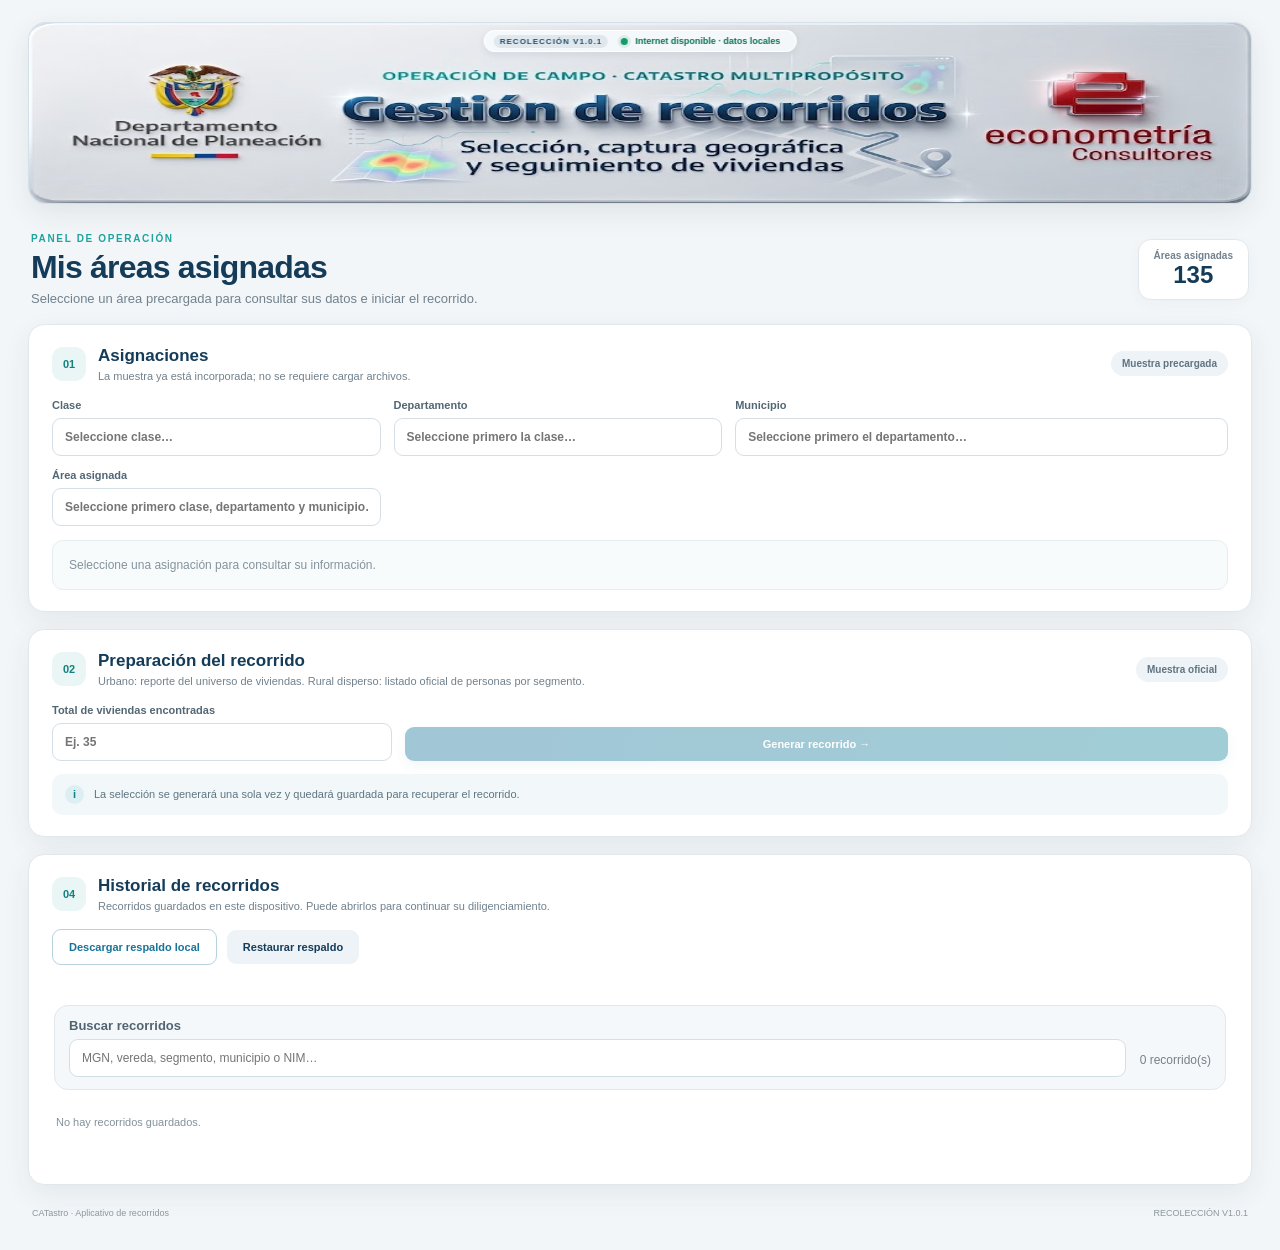
==== CATastro_Recorridos_Produccion_1_0/index.html @ e08bd0c1 "Add files via upload" ====
<!doctype html>
<html lang="es">
<head>
<meta charset="utf-8"><meta name="viewport" content="width=device-width,initial-scale=1,viewport-fit=cover">
<meta name="theme-color" content="#123b5d"><meta name="description" content="Aplicativo de recorridos y selección de viviendas - Catastro Multipropósito">
<link rel="manifest" href="manifest.webmanifest"><title>Catastro | Recorridos y selección de viviendas</title>
<link rel="stylesheet" href="styles.css">
</head>
<body>
<div class="app-shell">
  <header class="masthead masthead-banner masthead-compact" role="banner" aria-label="Gestión de recorridos Catastro Multipropósito">
    <img class="banner-art" src="banner_catastro.png" alt="Gestión de recorridos · Departamento Nacional de Planeación · Econometría Consultores">
    <div class="header-state header-state-live">
      <span class="version">RECOLECCIÓN V1.0.1</span>
      <span id="network" class="state-pill"><i></i> Cargando aplicativo</span>
    </div>
  </header>
  <main>
    <section class="welcome-row"><div><div class="eyebrow">PANEL DE OPERACIÓN</div><h1>Mis áreas asignadas</h1><p>Seleccione un área precargada para consultar sus datos e iniciar el recorrido.</p></div><div class="summary-chip"><span class="chip-label">Áreas asignadas</span><strong id="assignmentCount">135</strong></div></section>
    <section class="panel">
      <div class="panel-head"><div class="panel-title"><span class="section-icon">01</span><div><h2>Asignaciones</h2><p>La muestra ya está incorporada; no se requiere cargar archivos.</p></div></div><span class="soft-tag">Muestra precargada</span></div>
      <div class="filters"><label>Clase<input id="classFilter" autocomplete="off" placeholder="Seleccione clase…"><div class="autocomplete-options hidden" id="classFilterOptions" role="listbox"></div></label><label>Departamento<input id="department" autocomplete="off" placeholder="Seleccione departamento…"><div class="autocomplete-options hidden" id="departmentOptions" role="listbox"></div></label><label>Municipio<input id="municipality" autocomplete="off" placeholder="Seleccione municipio…"><div class="autocomplete-options hidden" id="municipalityOptions" role="listbox"></div></label><label class="wide">Área asignada<input id="assignment" autocomplete="off" placeholder="Busque por código MGN, vereda o segmento…"><div class="autocomplete-options hidden" id="assignmentOptions" role="listbox"></div></label></div>
      <div id="assignmentInfo" class="assignment-detail empty-state">Seleccione una asignación para consultar su información.</div>
    </section>
    <section class="panel" id="countCard">
      <div class="panel-head"><div class="panel-title"><span class="section-icon">02</span><div><h2>Preparación del recorrido</h2><p>Urbano: reporte del universo de viviendas. Rural disperso: listado oficial de personas por segmento.</p></div></div><span class="soft-tag">Muestra oficial</span></div>
      <div class="count-entry"><label>Total de viviendas encontradas<input id="housingCount" type="number" min="1" step="1" inputmode="numeric" placeholder="Ej. 35"></label><button id="generate" class="btn btn-primary" disabled>Generar recorrido <span>→</span></button></div>
      <div id="methodNote" class="method-note"><span class="note-symbol">i</span><span>La selección se generará una sola vez y quedará guardada para recuperar el recorrido.</span></div>
    </section>
    <section class="panel hidden" id="workArea">
      <div class="panel-head"><div class="panel-title"><span class="section-icon">03</span><div><h2>Recorrido de viviendas</h2><p id="routeSubtitle">Registro de resultados y puntos GPS.</p></div></div><span id="routeStatus" class="status-tag">En proceso</span></div>
      <div id="readOnlyNotice" class="read-only-notice hidden"><strong>Modo de consulta</strong><span>Este recorrido está finalizado. Los resultados y GPS se muestran únicamente para consulta; no se permiten modificaciones.</span></div>
      <div id="metrics" class="metrics"></div>
      <div class="progress-line"><div><span>Avance del recorrido</span><strong id="progressText">0%</strong></div><div class="progress-track"><div id="progressFill"></div></div></div>
      <div class="table-wrap"><table><thead><tr><th>Orden</th><th>Vivienda / persona</th><th>Resultado de visita</th><th>Ubicación GPS</th></tr></thead><tbody id="homesTable"></tbody></table></div>
      <div class="mobile-homes" id="mobileHomes"></div>
      <div class="actions"><button id="savePartial" class="btn btn-secondary">Guardar recorrido</button><button id="syncButton" class="btn btn-outline" disabled>Sincronizar</button></div>
      <p class="footnote">La selección no admite reemplazos ni nuevos sorteos. Los cambios se guardan primero en este dispositivo y se envían a la sábana central cuando hay conexión. Descargue respaldos periódicos; no borre los datos del navegador.</p>
    </section>
    <section class="panel history-panel">
      <div class="panel-head"><div class="panel-title"><span class="section-icon">04</span><div><h2>Historial de recorridos</h2><p>Recorridos guardados en este dispositivo. Puede abrirlos para continuar su diligenciamiento.</p></div></div></div><div class="backup-actions"><button id="exportBackup" class="btn btn-outline">Descargar respaldo local</button><label class="btn btn-secondary" for="importBackup">Restaurar respaldo</label><input id="importBackup" type="file" accept="application/json,.json" hidden></div><div id="history" class="history-empty">Todavía no hay recorridos guardados en este dispositivo.</div>
    </section>
  </main>
  <footer><span>CATastro · Aplicativo de recorridos</span><span>RECOLECCIÓN V1.0.1</span></footer>
</div>
<div id="toastHost" class="toast-host" aria-live="polite" aria-atomic="true"></div>
<div id="modalLayer" class="modal-layer hidden" role="presentation"><div class="modal-card" role="dialog" aria-modal="true" aria-labelledby="modalTitle"><div id="modalIcon" class="modal-icon">✓</div><h3 id="modalTitle">Aviso</h3><p id="modalMessage"></p><div class="modal-actions"><button id="modalClose" class="btn btn-primary">Entendido</button></div></div></div>
<script src="assignments.js?v=1.0.1"></script><script src="app.js?v=1.0.1"></script>
</body></html>
---- CATastro_Recorridos_Produccion_1_0/styles.css ----
:root{--navy:#143c59;--navy2:#0e2f49;--blue:#16739a;--teal:#20a39e;--ink:#233747;--muted:#71818d;--line:#e0e8ed;--bg:#f3f6f8;--white:#fff;--green:#16845a;--amber:#a86a12;--red:#b74747;--shadow:0 9px 28px rgba(20,60,89,.07)}*{box-sizing:border-box}body{margin:0;background:var(--bg);color:var(--ink);font-family:Inter,"Segoe UI",Arial,sans-serif}.app-shell{max-width:1480px;margin:auto;padding:22px 28px 14px}.masthead{display:flex;align-items:center;gap:20px;background:linear-gradient(110deg,#fff 0%,#f9fcfd 70%,#edf5f7 100%);border:1px solid var(--line);border-radius:18px;padding:17px 22px;box-shadow:var(--shadow)}.brand-mark{width:88px;height:68px;display:grid;place-items:center;flex:0 0 88px}.brand-mark img{max-width:100%;max-height:100%;object-fit:contain}.brand-copy{flex:1;min-width:0;border-left:1px solid var(--line);padding-left:20px}.eyebrow{font-size:10px;letter-spacing:1.65px;color:var(--teal);font-weight:850}.brand-title{font-size:24px;font-weight:850;color:var(--navy);letter-spacing:-.5px;margin-top:4px}.brand-subtitle{font-size:12px;color:var(--muted);margin-top:3px}.header-state{display:flex;align-items:flex-end;flex-direction:column;gap:9px}.state-pill{display:inline-flex;align-items:center;gap:7px;padding:7px 11px;border-radius:30px;background:#e8f5ef;color:var(--green);font-size:11px;font-weight:750;white-space:nowrap}.state-pill i{width:7px;height:7px;border-radius:50%;background:currentColor}.state-pill.offline{background:#fff3df;color:var(--amber)}.version{font-size:10px;letter-spacing:1.3px;color:#80909b;font-weight:800}.welcome-row{display:flex;justify-content:space-between;align-items:center;padding:29px 3px 18px}.welcome-row h1{font-size:clamp(24px,3vw,32px);letter-spacing:-.8px;color:var(--navy);margin:5px 0}.welcome-row p{margin:0;color:var(--muted);font-size:13px}.summary-chip{min-width:110px;background:#fff;border:1px solid var(--line);border-radius:13px;padding:10px 15px;text-align:center;box-shadow:0 4px 15px #143c5908}.chip-label{display:block;color:var(--muted);font-size:10px;font-weight:700}.summary-chip strong{font-size:24px;color:var(--navy)}.panel{background:#fff;border:1px solid var(--line);border-radius:16px;padding:21px 23px;margin-bottom:17px;box-shadow:var(--shadow)}.panel-head{display:flex;align-items:center;justify-content:space-between;gap:14px;margin-bottom:17px}.panel-title{display:flex;align-items:center;gap:12px}.section-icon{display:grid;place-items:center;width:34px;height:34px;border-radius:11px;background:#eaf5f5;color:#14817e;font-size:11px;font-weight:900}.panel h2{font-size:17px;color:var(--navy);margin:0}.panel-head p{margin:4px 0 0;color:var(--muted);font-size:11px}.soft-tag,.status-tag{padding:7px 11px;border-radius:30px;background:#edf3f6;color:#607381;font-size:10px;font-weight:800;white-space:nowrap}.filters{display:grid;grid-template-columns:1fr 1fr 1.5fr;gap:13px}.filters label,.count-entry label{display:flex;flex-direction:column;gap:7px;font-size:11px;color:#526674;font-weight:750}input,select{width:100%;min-width:0;border:1px solid #d4dfe5;border-radius:9px;padding:11px 12px;background:#fff;color:var(--ink);font:inherit;font-size:12px}input:focus,select:focus{outline:3px solid #20a39e24;border-color:var(--teal)}.assignment-detail{margin-top:14px;padding:14px 16px;border:1px solid #e5edf0;border-radius:11px;background:#f8fbfc;font-size:12px;line-height:1.7;color:#526674}.assignment-detail strong{color:var(--navy)}.assignment-detail .zone-pill{display:inline-block;margin-left:7px;padding:3px 8px;border-radius:20px;background:#e3f3ef;color:#177b62;font-size:9px;font-weight:850;letter-spacing:.5px}.assignment-detail .zone-pill.rural{background:#edf1e5;color:#637b31}.empty-state{color:#84939d}.count-entry{display:grid;grid-template-columns:minmax(220px,340px) auto;align-items:end;gap:13px}.btn{border:0;border-radius:9px;padding:11px 16px;font-size:11px;font-weight:800;cursor:pointer;transition:transform .15s,filter .15s}.btn:hover{filter:brightness(1.04);transform:translateY(-1px)}.btn:disabled{opacity:.4;cursor:not-allowed;transform:none}.btn-primary{background:linear-gradient(110deg,var(--blue),#16869b);color:#fff;box-shadow:0 5px 13px #16739a25}.btn-secondary{background:#edf3f6;color:var(--navy)}.btn-outline{background:#fff;color:var(--blue);border:1px solid #b8d2dd}.method-note{display:flex;align-items:center;gap:10px;margin-top:13px;padding:11px 13px;border-radius:10px;background:#f2f8fa;color:#5f7582;font-size:11px;line-height:1.5}.note-symbol{display:grid;place-items:center;flex:0 0 19px;width:19px;height:19px;border-radius:50%;background:#dceff2;color:#187c88;font-weight:900}.metrics{display:grid;grid-template-columns:repeat(6,minmax(0,1fr));gap:9px;margin:13px 0 18px}.metric{padding:13px 14px;border:1px solid var(--line);border-radius:11px;background:#fbfdfe;min-width:0}.metric strong{display:block;font-size:25px;line-height:1.1;color:var(--navy);font-weight:850}.metric span{display:block;margin-top:6px;color:var(--muted);font-size:10px;font-weight:750}.metric.good strong{color:var(--green)}.metric.bad strong{color:var(--red)}.progress-line{margin:4px 0 16px}.progress-line>div:first-child{display:flex;justify-content:space-between;font-size:10px;color:var(--muted);font-weight:750;margin-bottom:7px}.progress-line strong{color:var(--navy)}.progress-track{height:7px;border-radius:20px;background:#eaf0f3;overflow:hidden}.progress-track div{height:100%;width:0;background:linear-gradient(90deg,var(--teal),#16845a);border-radius:20px;transition:width .2s}.table-wrap{overflow:auto;border:1px solid var(--line);border-radius:11px}table{width:100%;border-collapse:collapse;min-width:800px}th{background:#f1f6f8;color:#506574;text-align:left;padding:12px 13px;font-size:10px;letter-spacing:.3px}td{padding:11px 13px;border-top:1px solid #edf1f3;font-size:11px;vertical-align:middle}tbody tr:nth-child(even){background:#fbfdfe}td select{min-width:165px;padding:8px;font-size:11px}.gps-status{font-size:10px;color:#85939c;line-height:1.45}.gps-status.ok{color:var(--green);font-weight:800}.gps-btn{padding:8px 10px;font-size:10px}.kobo-link{color:var(--blue);font-weight:850;text-decoration:none}.kobo-link:hover{text-decoration:underline}.pending-kobo{font-size:10px;color:#8b969e}.actions{display:flex;justify-content:flex-end;gap:9px;margin-top:15px;flex-wrap:wrap}.footnote{font-size:10px;line-height:1.5;color:#81909a;margin:12px 0 0}.history-empty{font-size:11px;color:#83919a;padding:12px 2px}.history-table{min-width:700px}.mobile-homes{display:none}footer{display:flex;justify-content:space-between;padding:6px 4px 18px;color:#8997a0;font-size:9px}.hidden{display:none!important}.toast-host{position:fixed;inset:auto 0 28px;display:flex;justify-content:center;pointer-events:none;z-index:1000;padding:0 15px}.toast{max-width:min(520px,100%);background:#163d58;color:white;border-radius:12px;padding:13px 17px;box-shadow:0 12px 35px #0e2f4940;font-size:12px;font-weight:700;display:flex;align-items:center;gap:10px;animation:toastIn .2s ease-out}.toast.success{background:#176c51}.toast.error{background:#9e3f3f}.toast .toast-mark{width:22px;height:22px;border-radius:50%;display:grid;place-items:center;background:#ffffff25}.modal-layer{position:fixed;inset:0;background:#102b3d80;backdrop-filter:blur(3px);display:grid;place-items:center;padding:18px;z-index:1100}.modal-card{width:min(440px,100%);background:#fff;border-radius:18px;padding:25px 25px 20px;text-align:center;box-shadow:0 24px 70px #071b2b55;animation:modalIn .18s ease-out}.modal-icon{width:48px;height:48px;display:grid;place-items:center;margin:0 auto 12px;border-radius:15px;background:#e7f4f1;color:#16845a;font-size:21px;font-weight:900}.modal-icon.warn{background:#fff3df;color:#a86a12}.modal-icon.error{background:#faeaea;color:#b74747}.modal-card h3{font-size:19px;color:var(--navy);margin:0 0 8px}.modal-card p{font-size:12px;line-height:1.65;color:#667985;margin:0 0 18px}.modal-actions{display:flex;justify-content:center}.mobile-card{border:1px solid var(--line);border-radius:12px;padding:13px;margin:9px 0;background:#fff}.mobile-card-head{display:flex;justify-content:space-between;align-items:center;margin-bottom:10px}.mobile-card-head strong{font-size:12px;color:var(--navy)}.mobile-card label{font-size:10px;color:var(--muted);font-weight:800;display:flex;flex-direction:column;gap:6px}.mobile-card .gps-row{display:flex;align-items:center;justify-content:space-between;gap:8px;margin-top:10px}.mobile-card .gps-row .gps-status{flex:1}.mobile-card select{width:100%}@keyframes toastIn{from{opacity:0;transform:translateY(12px)}to{opacity:1;transform:translateY(0)}}@keyframes modalIn{from{opacity:0;transform:translateY(8px) scale(.98)}to{opacity:1;transform:translateY(0) scale(1)}}@media(max-width:900px){.app-shell{padding:12px}.masthead{padding:13px 15px}.metrics{grid-template-columns:repeat(3,1fr)}}@media(max-width:650px){.app-shell{padding:9px}.masthead{gap:10px;padding:11px;border-radius:13px}.brand-mark{width:53px;height:48px;flex-basis:53px}.brand-copy{padding-left:10px}.brand-title{font-size:17px}.brand-subtitle{font-size:10px}.eyebrow{font-size:8px;letter-spacing:1px}.header-state{align-items:flex-end}.state-pill{font-size:9px;padding:6px 8px}.version{font-size:8px}.welcome-row{padding:22px 2px 14px}.welcome-row h1{font-size:23px}.welcome-row p{font-size:11px;max-width:260px}.summary-chip{min-width:70px;padding:8px}.summary-chip strong{font-size:20px}.chip-label{font-size:9px}.panel{padding:15px 13px;border-radius:13px;margin-bottom:12px}.panel h2{font-size:15px}.panel-head p{font-size:10px}.filters{grid-template-columns:1fr 1fr;gap:9px}.filters .wide{grid-column:1/-1}.count-entry{grid-template-columns:1fr}.count-entry .btn{width:100%}.metrics{grid-template-columns:repeat(3,1fr);gap:6px}.metric{padding:10px}.metric strong{font-size:21px}.metric span{font-size:9px}#workArea > .table-wrap{display:none}.history-panel .table-wrap{display:block}.mobile-homes{display:block}.actions{display:grid;grid-template-columns:1fr 1fr}.actions button{width:100%}.actions #finish{grid-column:1/-1}.soft-tag{font-size:9px;padding:6px 8px}footer{gap:10px;flex-direction:column;text-align:center}.status-tag{font-size:9px}.panel-title{gap:9px}.section-icon{width:30px;height:30px}}

/* V1.2: institutional identity with separate, visible partner logos */
.masthead{display:grid;grid-template-columns:minmax(145px,220px) 1fr minmax(145px,220px) auto;align-items:center;gap:22px;padding:18px 24px}
.institution-logo{display:flex;align-items:center;justify-content:center;min-height:68px;padding:4px 14px;border-right:1px solid #dce5eb}
.institution-logo.econometria{border-right:0;border-left:1px solid #dce5eb}
.institution-logo img{display:block;max-width:100%;max-height:72px;object-fit:contain}
.brand-copy{min-width:0}
.btn-small{padding:9px 13px;font-size:12px;white-space:nowrap}
.btn-history{background:#eaf3f6;color:#123b5d;border:1px solid #d3e3ea}
.btn-history:hover{background:#dcecf2}
.history-state{display:inline-flex;padding:5px 9px;border-radius:20px;background:#edf3f6;color:#36566d;font-size:11px;font-weight:700}
.history-state.finished{background:#e8f5ee;color:#14734f}
@media(max-width:850px){
 .masthead{grid-template-columns:1fr 1fr;gap:10px;padding:14px}
 .brand-copy{grid-column:1/-1;grid-row:2;text-align:center;padding:8px 0}
 .institution-logo{min-height:52px;border:0!important;padding:4px}
 .institution-logo img{max-height:48px}
 .header-state{grid-column:1/-1;display:flex;justify-content:center;gap:12px}
}

/* V1.3 — Institutional header: balanced logos and truly centered title */
.masthead-institutional{
  position:relative;
  display:grid;
  grid-template-columns:minmax(170px,220px) minmax(0,1fr) minmax(170px,220px);
  align-items:center;
  gap:24px;
  min-height:112px;
  padding:20px 30px;
  background:linear-gradient(105deg,#ffffff 0%,#fbfdfe 52%,#f2f7f9 100%);
  border:1px solid #dce6eb;
  border-radius:18px;
  box-shadow:0 8px 26px rgba(20,60,89,.075);
}
.masthead-institutional .institution-logo{
  display:flex;
  align-items:center;
  justify-content:center;
  width:100%;
  min-height:72px;
  padding:0 12px;
  border:0!important;
  background:transparent;
}
.masthead-institutional .institution-logo img{
  display:block;
  width:auto;
  max-width:100%;
  max-height:76px;
  object-fit:contain;
}
.masthead-institutional .brand-copy{
  flex:none;
  min-width:0;
  border:0;
  padding:0 16px;
  text-align:center;
}
.masthead-institutional .eyebrow{
  font-size:10px;
  letter-spacing:2px;
  line-height:1.5;
}
.masthead-institutional .brand-title{
  margin-top:7px;
  font-size:clamp(23px,2.2vw,30px);
  line-height:1.15;
  letter-spacing:-.65px;
}
.masthead-institutional .brand-subtitle{
  margin-top:6px;
  font-size:12px;
}
.masthead-institutional .header-state{
  position:absolute;
  top:12px;
  right:17px;
  align-items:flex-end;
  gap:6px;
}
.masthead-institutional .state-pill{
  padding:6px 10px;
  font-size:10px;
}
.masthead-institutional .version{
  font-size:9px;
  letter-spacing:1.2px;
}
@media(max-width:760px){
  .masthead-institutional{
    grid-template-columns:1fr 1fr;
    gap:8px 14px;
    padding:14px 15px 18px;
  }
  .masthead-institutional .institution-logo{min-height:48px;padding:0 8px}
  .masthead-institutional .institution-logo img{max-height:48px;max-width:92%}
  .masthead-institutional .brand-copy{
    grid-column:1/-1;
    grid-row:2;
    padding:9px 4px 0;
  }
  .masthead-institutional .brand-title{font-size:23px}
  .masthead-institutional .eyebrow{font-size:8px;letter-spacing:1.2px}
  .masthead-institutional .header-state{
    position:static;
    grid-column:1/-1;
    grid-row:3;
    flex-direction:row;
    align-items:center;
    justify-content:center;
    gap:12px;
    margin-top:4px;
  }
}

/* V1.4 — soft institutional logo halo */
.masthead-institutional .institution-logo{
  position:relative;
  isolation:isolate;
  border-radius:16px;
  background:linear-gradient(135deg,rgba(255,255,255,.78),rgba(246,251,253,.42));
  box-shadow:inset 0 1px 0 rgba(255,255,255,.95),0 5px 18px rgba(22,65,91,.055);
  overflow:hidden;
}
.masthead-institutional .institution-logo::before{
  content:"";
  position:absolute;
  inset:-22px;
  z-index:-1;
  background:radial-gradient(ellipse at center,rgba(72,177,190,.16) 0%,rgba(126,190,207,.09) 42%,rgba(255,255,255,0) 76%);
  filter:blur(9px);
}
.masthead-institutional .institution-logo img{
  position:relative;
  filter:drop-shadow(0 2px 3px rgba(20,54,75,.12));
  mix-blend-mode:multiply;
}
@media(max-width:760px){
  .masthead-institutional .institution-logo{
    min-height:54px;
    border-radius:12px;
    box-shadow:inset 0 1px 0 rgba(255,255,255,.95),0 3px 12px rgba(22,65,91,.05);
  }
}

/* V1.5 — user-designed institutional banner used as supplied artwork */
.masthead-banner{
  position:relative;
  display:block;
  width:100%;
  height:clamp(158px,19.5vw,258px);
  min-height:158px;
  overflow:hidden;
  padding:0;
  border:1px solid rgba(210,225,233,.95);
  border-radius:20px;
  background:#eef4f7;
  box-shadow:0 9px 28px rgba(22,58,82,.09);
}
.masthead-banner .banner-art{
  display:block;
  width:100%;
  height:100%;
  object-fit:fill;
}
.masthead-banner .header-state-live{
  position:absolute;
  top:clamp(12px,2vw,24px);
  right:clamp(16px,2.4vw,32px);
  z-index:2;
  display:flex;
  flex-direction:column;
  align-items:flex-end;
  gap:7px;
  padding:0;
}
.masthead-banner .state-pill{
  display:inline-flex;
  align-items:center;
  gap:7px;
  padding:7px 13px;
  border:1px solid rgba(255,255,255,.95);
  border-radius:999px;
  background:rgba(239,249,244,.94);
  box-shadow:0 3px 12px rgba(20,60,70,.12);
  color:#08734f;
  font-size:11px;
  font-weight:750;
  white-space:nowrap;
}
.masthead-banner .state-pill.offline{
  background:rgba(255,245,235,.96);
  color:#a64c17;
}
.masthead-banner .state-pill i{
  width:7px;height:7px;border-radius:50%;
  background:#159968;display:inline-block;
  box-shadow:0 0 0 3px rgba(21,153,104,.12);
}
.masthead-banner .state-pill.offline i{
  background:#d97736;
  box-shadow:0 0 0 3px rgba(217,119,54,.13);
}
.masthead-banner .version{
  padding:3px 8px;
  border-radius:6px;
  background:rgba(246,250,252,.82);
  color:#526a7a;
  font-size:10px;
  font-weight:800;
  letter-spacing:1.1px;
  white-space:nowrap;
}
@media(max-width:640px){
  .masthead-banner{height:158px;min-height:158px;border-radius:14px}
  .masthead-banner .header-state-live{top:8px;right:9px;gap:4px}
  .masthead-banner .state-pill{font-size:9px;padding:5px 8px}
  .masthead-banner .version{font-size:8px;padding:2px 5px}
}

/* V1.6 — compact banner; version and live connectivity centered below title */
.masthead-compact{
  height:clamp(126px,14.2vw,184px);
  min-height:126px;
  border-radius:18px;
}
.masthead-compact .banner-art{
  width:100%;
  height:100%;
  object-fit:fill;
}
.masthead-compact .header-state-live{
  position:absolute;
  top:auto;
  right:auto;
  left:50%;
  bottom:clamp(7px,1.05vw,14px);
  transform:translateX(-50%);
  display:flex;
  flex-direction:row;
  align-items:center;
  justify-content:center;
  gap:8px;
  padding:4px 9px;
  border:1px solid rgba(255,255,255,.76);
  border-radius:999px;
  background:rgba(247,251,253,.82);
  box-shadow:0 3px 12px rgba(20,55,78,.10);
  backdrop-filter:blur(7px);
  white-space:nowrap;
}
.masthead-compact .version{
  order:0;
  padding:3px 7px;
  border-radius:999px;
  background:rgba(20,66,100,.09);
  color:#214d6d;
  font-size:9px;
  font-weight:850;
  letter-spacing:1px;
}
.masthead-compact .state-pill{
  order:1;
  padding:4px 9px;
  border:0;
  background:transparent;
  box-shadow:none;
  font-size:10px;
}
.masthead-compact .state-pill.offline{
  background:transparent;
}
@media(max-width:640px){
  .masthead-compact{height:126px;min-height:126px;border-radius:13px}
  .masthead-compact .header-state-live{bottom:5px;gap:4px;padding:2px 6px}
  .masthead-compact .version{font-size:8px;padding:2px 5px}
  .masthead-compact .state-pill{font-size:9px;padding:3px 6px}
}

/* V1.7 — move version/connectivity chip ABOVE the title, clear of subtitle */
.masthead-compact .header-state-live{
  top:7px;
  bottom:auto;
  left:50%;
  right:auto;
  transform:translateX(-50%);
  display:flex;
  flex-direction:row;
  align-items:center;
  justify-content:center;
  gap:7px;
  padding:3px 9px;
  border:1px solid rgba(255,255,255,.88);
  border-radius:999px;
  background:rgba(247,251,253,.88);
  box-shadow:0 2px 9px rgba(20,55,78,.09);
  backdrop-filter:blur(6px);
  white-space:nowrap;
}
.masthead-compact .version{
  order:0;
  padding:2px 6px;
  font-size:8px;
}
.masthead-compact .state-pill{
  order:1;
  padding:2px 6px;
  font-size:9px;
}
@media(max-width:640px){
  .masthead-compact .header-state-live{top:4px;bottom:auto;gap:3px;padding:2px 5px}
  .masthead-compact .version{font-size:7px;padding:2px 4px}
  .masthead-compact .state-pill{font-size:8px;padding:2px 4px}
}

/* Recolección V1.8 — logical deletion controls */
.history-actions{display:flex;align-items:center;gap:7px;min-width:205px}
.btn-mark-delete{
  background:#fff7f4;
  color:#a34a35;
  border:1px solid #efd3ca;
  font-size:11px;
  padding:8px 10px;
  white-space:nowrap;
}
.btn-mark-delete:hover{background:#fcebe5;border-color:#dfb7aa}
.history-state.deletion-pending{
  background:#fff1e9;
  color:#a34a22;
  white-space:nowrap;
}
.row-pending-deletion{opacity:.78;background:#fffaf7}
.history-deletion-note{
  display:inline-flex;
  padding:7px 10px;
  border-radius:8px;
  background:#fff1e9;
  color:#a34a22;
  font-size:11px;
  font-weight:750;
}
.btn-danger{
  background:#a94b35;
  color:#fff;
  border:1px solid #963e2b;
}
.btn-danger:hover{background:#923d2b}

/* RECOLECCIÓN V1.9 — searchable, filterable assignment selectors */
.native-select-hidden{display:none!important}
.search-select{position:relative;width:100%;min-width:0}
.search-select-input{
  width:100%;
  min-height:42px;
  padding:11px 38px 11px 13px;
  border:1px solid #d4dfe5;
  border-radius:9px;
  background:#fff;
  color:var(--ink);
  font:inherit;
  font-size:12px;
  font-weight:600;
  cursor:text;
  background-image:url("data:image/svg+xml,%3Csvg xmlns='http://www.w3.org/2000/svg' width='16' height='16' viewBox='0 0 24 24' fill='none' stroke='%23526774' stroke-width='2' stroke-linecap='round' stroke-linejoin='round'%3E%3Ccircle cx='11' cy='11' r='7'/%3E%3Cpath d='m20 20-4-4'/%3E%3C/svg%3E");
  background-repeat:no-repeat;
  background-position:right 13px center;
}
.search-select-input::placeholder{color:#657987;font-weight:500;opacity:1}
.search-select-input:focus{
  outline:3px solid #20a39e24;
  border-color:var(--teal);
}
.search-select-menu{
  position:absolute;
  top:calc(100% + 6px);
  left:0;
  right:0;
  z-index:50;
  max-height:270px;
  overflow-y:auto;
  padding:5px;
  border:1px solid #d7e3e9;
  border-radius:11px;
  background:#fff;
  box-shadow:0 12px 30px rgba(20,54,78,.16);
}
.search-select-menu.hidden{display:none}
.search-select-option{
  display:block;
  width:100%;
  padding:10px 11px;
  border:0;
  border-radius:7px;
  background:#fff;
  color:#24445b;
  text-align:left;
  font:inherit;
  font-size:11px;
  line-height:1.4;
  cursor:pointer;
}
.search-select-option:hover,.search-select-option:focus,.search-select-option.selected{
  outline:none;
  background:#eaf5f5;
  color:#087e7b;
}
.search-select-option:disabled{opacity:.4;cursor:not-allowed}
.search-select-empty{
  padding:12px;
  color:#718491;
  font-size:11px;
  line-height:1.45;
}

/* RECOLECCIÓN V1.10 — stable history action column */
.history-table{min-width:1080px;table-layout:fixed}
.history-table th:nth-child(1),.history-table td:nth-child(1){width:22%}
.history-table th:nth-child(2),.history-table td:nth-child(2){width:20%}
.history-table th:nth-child(3),.history-table td:nth-child(3){width:10%}
.history-table th:nth-child(4),.history-table td:nth-child(4){width:7%}
.history-table th:nth-child(5),.history-table td:nth-child(5){width:9%}
.history-table th:nth-child(6),.history-table td:nth-child(6){width:12%}
.history-table th:last-child,.history-table td:last-child{width:300px;white-space:nowrap}
.history-actions{display:flex;flex-flow:row nowrap;align-items:center;justify-content:flex-start;gap:8px;min-width:280px;white-space:nowrap}
.history-actions .btn{flex:0 0 auto;white-space:nowrap}
.read-only-notice{
  display:flex;align-items:flex-start;gap:10px;
  margin:0 0 14px;padding:12px 15px;
  border:1px solid #cfe2ea;border-left:4px solid #168c88;
  border-radius:10px;background:#f2f8fa;color:#294d63;
  font-size:11px;line-height:1.5;
}
.read-only-notice strong{flex:0 0 auto;color:#126b68}
.kobo-link-disabled{
  display:inline-block;
  color:#718391;
  font-size:11px;
  font-weight:650;
  cursor:default;
  text-decoration:none;
}

@media(max-width:650px){.history-panel .table-wrap{display:block;overflow-x:auto}.history-panel .history-table{display:table;min-width:900px}}

.history-filter{display:grid;grid-template-columns:minmax(0,1fr) auto;gap:6px 14px;align-items:end;margin:12px 0 14px;padding:12px 14px;background:#f5f8fa;border:1px solid #e1e8ec;border-radius:14px}
.history-filter label{grid-column:1/-1;font-weight:700;color:#536471;font-size:13px}
.history-filter small{color:#74818b;font-size:12px;white-space:nowrap;padding-bottom:10px}
.history-search-wrap{position:relative;min-width:0}
.history-search-wrap input{width:100%;height:44px;border:1px solid #d6e0e5;border-radius:11px;background:#fff;padding:0 42px 0 13px;font:inherit;color:#263746;box-sizing:border-box}
.history-search-wrap span{position:absolute;right:13px;top:5px;font-size:27px;color:#637782;pointer-events:none}
@media(max-width:650px){.history-panel .table-wrap{display:block;overflow-x:auto}.history-panel .history-table{display:table;min-width:900px}.history-filter{grid-template-columns:minmax(0,1fr) auto}.history-search-wrap input{font-size:14px}}

/* Respaldo y restauración local */
.backup-actions{display:flex;gap:10px;align-items:center;flex-wrap:wrap;margin:0 0 16px}
.backup-actions input[type=file]{display:none}

/* CATastro V2.1.2: acciones de identificación y campos autocomplete */
.id-actions{display:flex;align-items:center;gap:8px;flex-wrap:wrap;margin-top:7px}
.id-actions code{font-size:11px;color:#456174;background:#eef4f7;border-radius:5px;padding:5px 7px;overflow-wrap:anywhere}
.filters input[list]{width:100%;min-width:0}

/* Autocomplete táctil estilo Kobo */
.filters label{position:relative}
.autocomplete-options{position:absolute;z-index:1000;left:0;right:0;top:calc(100% + 4px);max-height:260px;overflow-y:auto;background:#fff;border:1px solid #cbdbe5;border-radius:10px;box-shadow:0 10px 28px rgba(18,59,93,.16);padding:5px}
.autocomplete-option{display:block;width:100%;text-align:left;border:0;background:#fff;color:#123b5d;padding:10px 12px;border-radius:7px;font:inherit;cursor:pointer;min-height:40px}
.autocomplete-option:hover,.autocomplete-option:focus{background:#eaf4f7;outline:2px solid #9bcbd5}
.autocomplete-empty{padding:12px;color:#70879a;font-size:13px}
.autocomplete-options.hidden{display:none}

.id-actions{display:flex;gap:8px;align-items:center;flex-wrap:wrap}.id-actions button:disabled{opacity:.65;cursor:default}

.staff-selectors{display:grid;grid-template-columns:repeat(2,minmax(220px,1fr));gap:12px;margin:12px 0}
.staff-selectors label{display:flex;flex-direction:column;gap:5px;font-weight:700;color:#17456b}
.staff-selectors select{min-height:38px;border:1px solid #cbdbe6;border-radius:9px;padding:8px;background:#fff;color:#173c5b}
@media(max-width:700px){.staff-selectors{grid-template-columns:1fr}}

.modal-input-label{display:flex;flex-direction:column;gap:7px;margin:10px 0;text-align:left;color:#526674;font-size:11px;font-weight:750}.modal-input-label input{width:100%;box-sizing:border-box}.additional-names-list{max-height:42vh;overflow:auto;padding-right:4px}

/* Validación de resultado pendiente debajo de vivienda/persona */
.field-validation-error{margin-top:6px;color:#c62828;font-size:12px;font-weight:700;line-height:1.35}
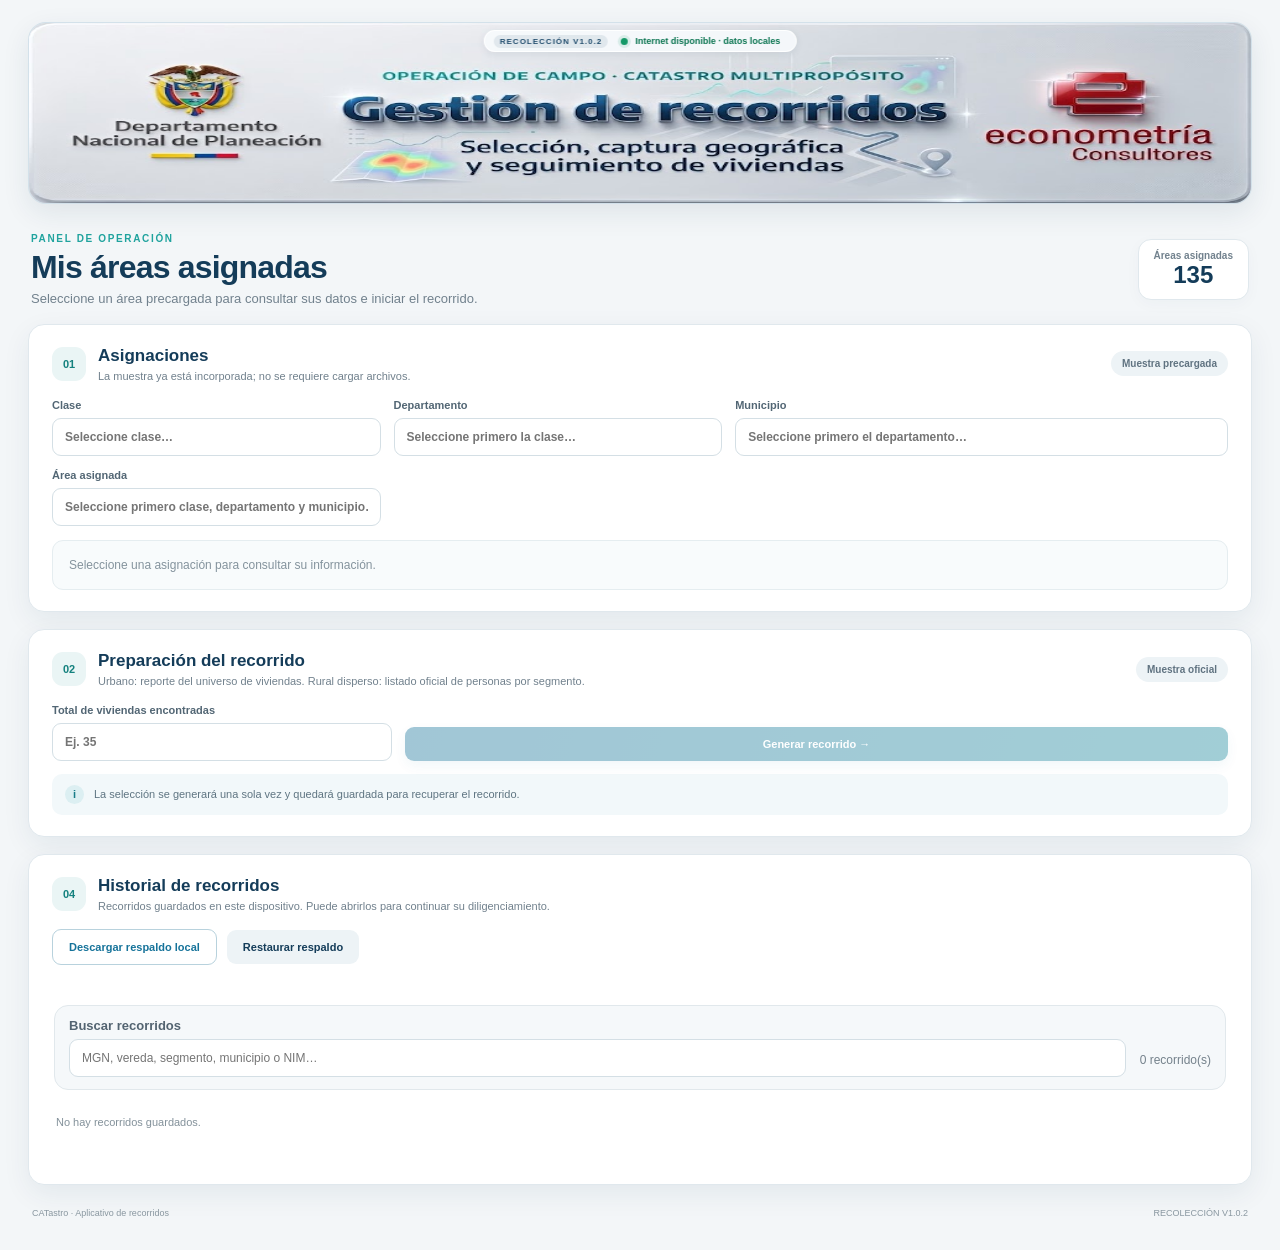
==== commit 1ffbdeb7: "Add files via upload" ====
--- a/CATastro_Recorridos_Produccion_1_0/index.html
+++ b/CATastro_Recorridos_Produccion_1_0/index.html
@@ -11,7 +11,7 @@
   <header class="masthead masthead-banner masthead-compact" role="banner" aria-label="Gestión de recorridos Catastro Multipropósito">
     <img class="banner-art" src="banner_catastro.png" alt="Gestión de recorridos · Departamento Nacional de Planeación · Econometría Consultores">
     <div class="header-state header-state-live">
-      <span class="version">RECOLECCIÓN V1.0.1</span>
+      <span class="version">RECOLECCIÓN V1.0.2</span>
       <span id="network" class="state-pill"><i></i> Cargando aplicativo</span>
     </div>
   </header>
@@ -41,9 +41,9 @@
       <div class="panel-head"><div class="panel-title"><span class="section-icon">04</span><div><h2>Historial de recorridos</h2><p>Recorridos guardados en este dispositivo. Puede abrirlos para continuar su diligenciamiento.</p></div></div></div><div class="backup-actions"><button id="exportBackup" class="btn btn-outline">Descargar respaldo local</button><label class="btn btn-secondary" for="importBackup">Restaurar respaldo</label><input id="importBackup" type="file" accept="application/json,.json" hidden></div><div id="history" class="history-empty">Todavía no hay recorridos guardados en este dispositivo.</div>
     </section>
   </main>
-  <footer><span>CATastro · Aplicativo de recorridos</span><span>RECOLECCIÓN V1.0.1</span></footer>
+  <footer><span>CATastro · Aplicativo de recorridos</span><span>RECOLECCIÓN V1.0.2</span></footer>
 </div>
 <div id="toastHost" class="toast-host" aria-live="polite" aria-atomic="true"></div>
 <div id="modalLayer" class="modal-layer hidden" role="presentation"><div class="modal-card" role="dialog" aria-modal="true" aria-labelledby="modalTitle"><div id="modalIcon" class="modal-icon">✓</div><h3 id="modalTitle">Aviso</h3><p id="modalMessage"></p><div class="modal-actions"><button id="modalClose" class="btn btn-primary">Entendido</button></div></div></div>
-<script src="assignments.js?v=1.0.1"></script><script src="app.js?v=1.0.1"></script>
+<script src="assignments.js?v=1.0.2"></script><script src="app.js?v=1.0.2"></script>
 </body></html>
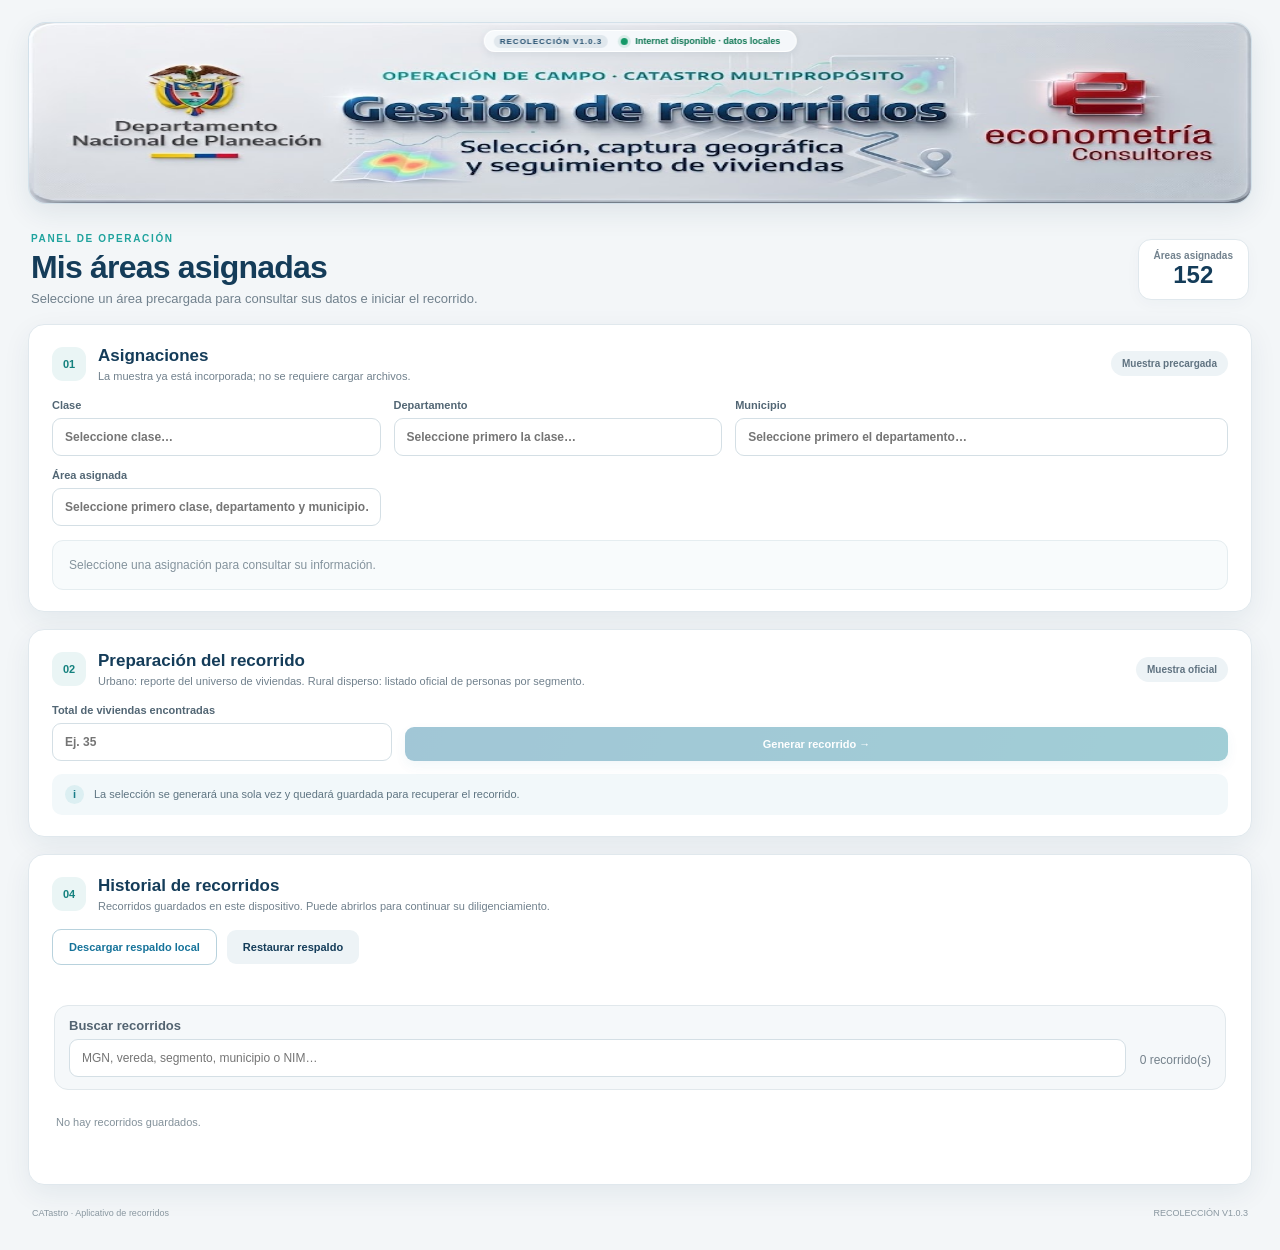
==== commit a23ec1fa: "Add files via upload" ====
--- a/CATastro_Recorridos_Produccion_1_0/index.html
+++ b/CATastro_Recorridos_Produccion_1_0/index.html
@@ -11,7 +11,7 @@
   <header class="masthead masthead-banner masthead-compact" role="banner" aria-label="Gestión de recorridos Catastro Multipropósito">
     <img class="banner-art" src="banner_catastro.png" alt="Gestión de recorridos · Departamento Nacional de Planeación · Econometría Consultores">
     <div class="header-state header-state-live">
-      <span class="version">RECOLECCIÓN V1.0.2</span>
+      <span class="version">RECOLECCIÓN V1.0.3</span>
       <span id="network" class="state-pill"><i></i> Cargando aplicativo</span>
     </div>
   </header>
@@ -41,9 +41,9 @@
       <div class="panel-head"><div class="panel-title"><span class="section-icon">04</span><div><h2>Historial de recorridos</h2><p>Recorridos guardados en este dispositivo. Puede abrirlos para continuar su diligenciamiento.</p></div></div></div><div class="backup-actions"><button id="exportBackup" class="btn btn-outline">Descargar respaldo local</button><label class="btn btn-secondary" for="importBackup">Restaurar respaldo</label><input id="importBackup" type="file" accept="application/json,.json" hidden></div><div id="history" class="history-empty">Todavía no hay recorridos guardados en este dispositivo.</div>
     </section>
   </main>
-  <footer><span>CATastro · Aplicativo de recorridos</span><span>RECOLECCIÓN V1.0.2</span></footer>
+  <footer><span>CATastro · Aplicativo de recorridos</span><span>RECOLECCIÓN V1.0.3</span></footer>
 </div>
 <div id="toastHost" class="toast-host" aria-live="polite" aria-atomic="true"></div>
 <div id="modalLayer" class="modal-layer hidden" role="presentation"><div class="modal-card" role="dialog" aria-modal="true" aria-labelledby="modalTitle"><div id="modalIcon" class="modal-icon">✓</div><h3 id="modalTitle">Aviso</h3><p id="modalMessage"></p><div class="modal-actions"><button id="modalClose" class="btn btn-primary">Entendido</button></div></div></div>
-<script src="assignments.js?v=1.0.2"></script><script src="app.js?v=1.0.2"></script>
+<script src="assignments.js?v=1.0.3"></script><script src="app.js?v=1.0.3"></script>
 </body></html>
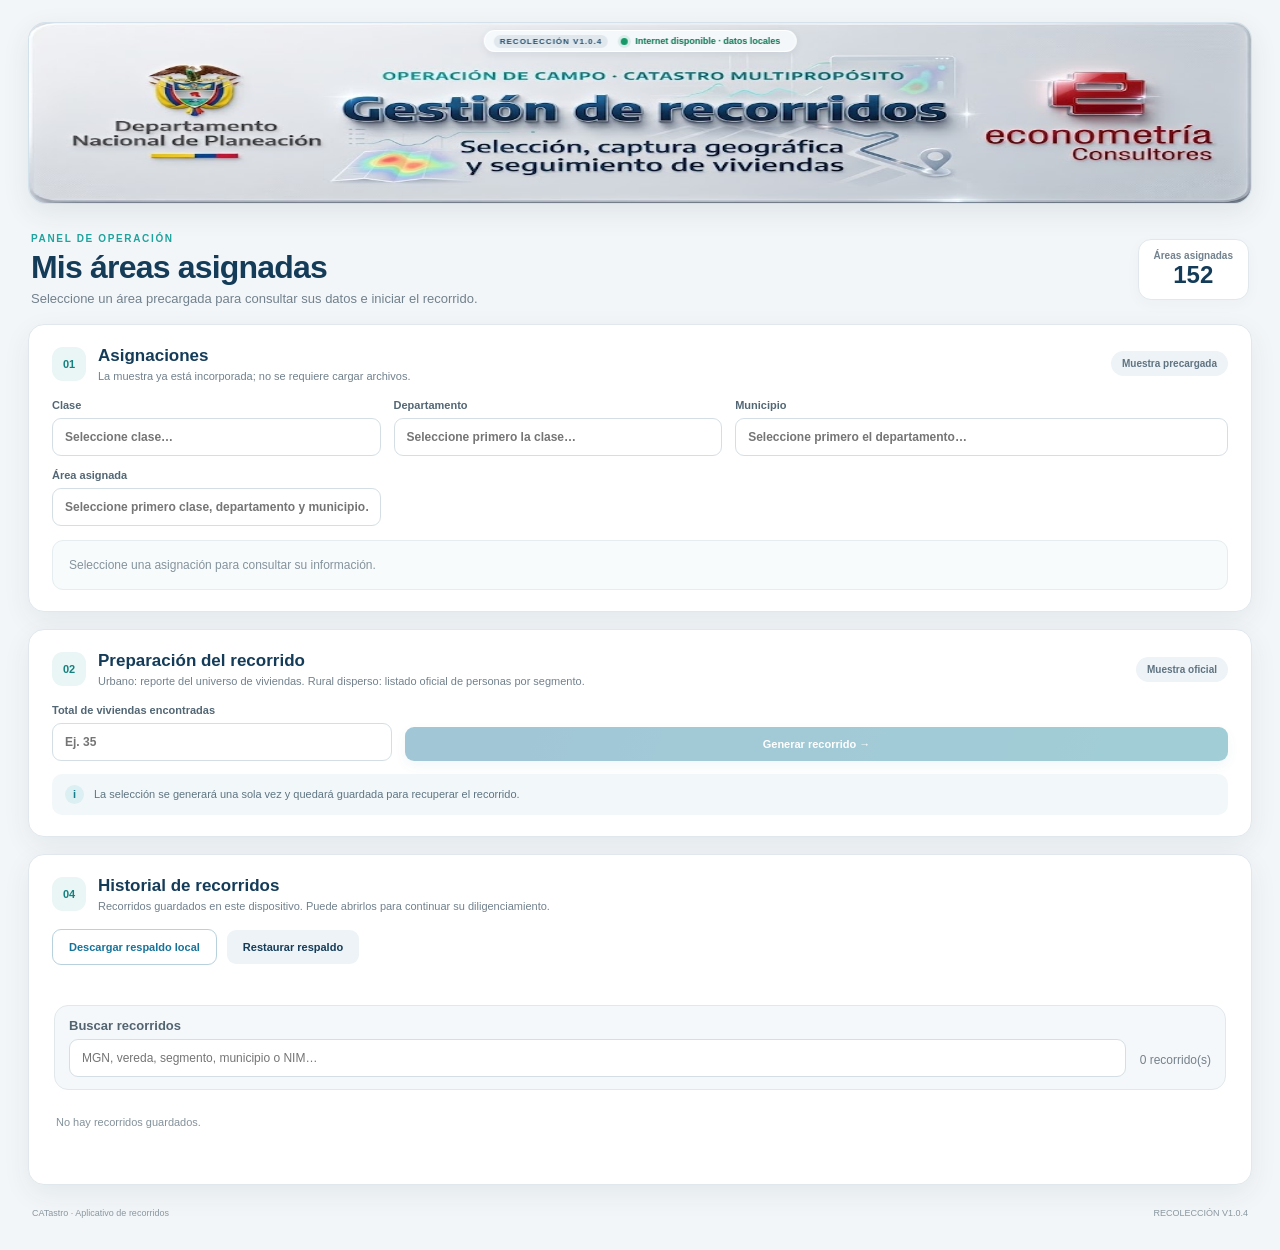
==== commit 4a009f04: "Add files via upload" ====
--- a/CATastro_Recorridos_Produccion_1_0/index.html
+++ b/CATastro_Recorridos_Produccion_1_0/index.html
@@ -11,13 +11,13 @@
   <header class="masthead masthead-banner masthead-compact" role="banner" aria-label="Gestión de recorridos Catastro Multipropósito">
     <img class="banner-art" src="banner_catastro.png" alt="Gestión de recorridos · Departamento Nacional de Planeación · Econometría Consultores">
     <div class="header-state header-state-live">
-      <span class="version">RECOLECCIÓN V1.0.3</span>
+      <span class="version">RECOLECCIÓN V1.0.4</span>
       <span id="network" class="state-pill"><i></i> Cargando aplicativo</span>
     </div>
   </header>
   <main>
     <section class="welcome-row"><div><div class="eyebrow">PANEL DE OPERACIÓN</div><h1>Mis áreas asignadas</h1><p>Seleccione un área precargada para consultar sus datos e iniciar el recorrido.</p></div><div class="summary-chip"><span class="chip-label">Áreas asignadas</span><strong id="assignmentCount">135</strong></div></section>
-    <section class="panel">
+    <section class="panel" id="assignmentCard">
       <div class="panel-head"><div class="panel-title"><span class="section-icon">01</span><div><h2>Asignaciones</h2><p>La muestra ya está incorporada; no se requiere cargar archivos.</p></div></div><span class="soft-tag">Muestra precargada</span></div>
       <div class="filters"><label>Clase<input id="classFilter" autocomplete="off" placeholder="Seleccione clase…"><div class="autocomplete-options hidden" id="classFilterOptions" role="listbox"></div></label><label>Departamento<input id="department" autocomplete="off" placeholder="Seleccione departamento…"><div class="autocomplete-options hidden" id="departmentOptions" role="listbox"></div></label><label>Municipio<input id="municipality" autocomplete="off" placeholder="Seleccione municipio…"><div class="autocomplete-options hidden" id="municipalityOptions" role="listbox"></div></label><label class="wide">Área asignada<input id="assignment" autocomplete="off" placeholder="Busque por código MGN, vereda o segmento…"><div class="autocomplete-options hidden" id="assignmentOptions" role="listbox"></div></label></div>
       <div id="assignmentInfo" class="assignment-detail empty-state">Seleccione una asignación para consultar su información.</div>
@@ -28,9 +28,9 @@
       <div id="methodNote" class="method-note"><span class="note-symbol">i</span><span>La selección se generará una sola vez y quedará guardada para recuperar el recorrido.</span></div>
     </section>
     <section class="panel hidden" id="workArea">
-      <div class="panel-head"><div class="panel-title"><span class="section-icon">03</span><div><h2>Recorrido de viviendas</h2><p id="routeSubtitle">Registro de resultados y puntos GPS.</p></div></div><span id="routeStatus" class="status-tag">En proceso</span></div>
+      <div class="panel-head"><div class="panel-title"><span class="section-icon">03</span><div><h2>Recorrido de viviendas</h2><p id="routeSubtitle">Registro de resultados y puntos GPS.</p></div></div><span id="routeStatus" class="status-tag">En proceso</span><button id="backToHistory" class="btn btn-small btn-outline hidden" type="button">Volver al historial</button></div>
       <div id="readOnlyNotice" class="read-only-notice hidden"><strong>Modo de consulta</strong><span>Este recorrido está finalizado. Los resultados y GPS se muestran únicamente para consulta; no se permiten modificaciones.</span></div>
-      <div id="metrics" class="metrics"></div>
+      <div id="metrics" class="metrics"></div><div id="signatureStatus" class="soft-tag" aria-live="polite"></div>
       <div class="progress-line"><div><span>Avance del recorrido</span><strong id="progressText">0%</strong></div><div class="progress-track"><div id="progressFill"></div></div></div>
       <div class="table-wrap"><table><thead><tr><th>Orden</th><th>Vivienda / persona</th><th>Resultado de visita</th><th>Ubicación GPS</th></tr></thead><tbody id="homesTable"></tbody></table></div>
       <div class="mobile-homes" id="mobileHomes"></div>
@@ -41,9 +41,9 @@
       <div class="panel-head"><div class="panel-title"><span class="section-icon">04</span><div><h2>Historial de recorridos</h2><p>Recorridos guardados en este dispositivo. Puede abrirlos para continuar su diligenciamiento.</p></div></div></div><div class="backup-actions"><button id="exportBackup" class="btn btn-outline">Descargar respaldo local</button><label class="btn btn-secondary" for="importBackup">Restaurar respaldo</label><input id="importBackup" type="file" accept="application/json,.json" hidden></div><div id="history" class="history-empty">Todavía no hay recorridos guardados en este dispositivo.</div>
     </section>
   </main>
-  <footer><span>CATastro · Aplicativo de recorridos</span><span>RECOLECCIÓN V1.0.3</span></footer>
+  <footer><span>CATastro · Aplicativo de recorridos</span><span>RECOLECCIÓN V1.0.4</span></footer>
 </div>
 <div id="toastHost" class="toast-host" aria-live="polite" aria-atomic="true"></div>
 <div id="modalLayer" class="modal-layer hidden" role="presentation"><div class="modal-card" role="dialog" aria-modal="true" aria-labelledby="modalTitle"><div id="modalIcon" class="modal-icon">✓</div><h3 id="modalTitle">Aviso</h3><p id="modalMessage"></p><div class="modal-actions"><button id="modalClose" class="btn btn-primary">Entendido</button></div></div></div>
-<script src="assignments.js?v=1.0.3"></script><script src="app.js?v=1.0.3"></script>
+<script src="assignments.js?v=1.0.3"></script><script src="app.js?v=1.0.4"></script>
 </body></html>
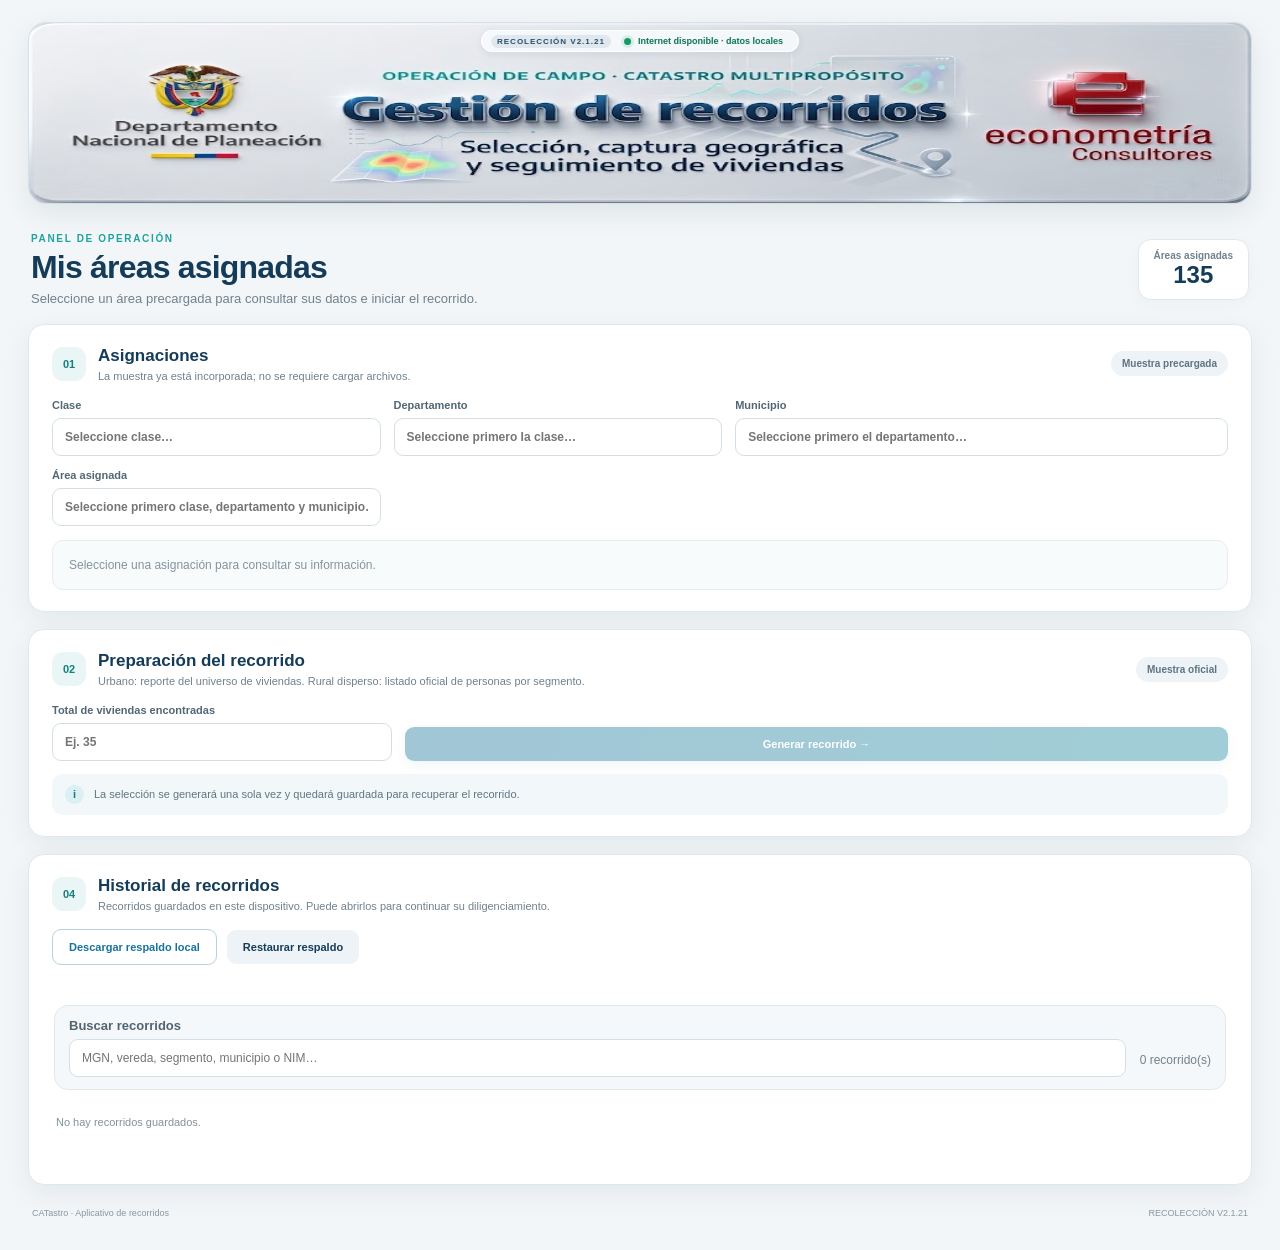
==== commit eb0262c7: "Add files via upload" ====
--- a/CATastro_Recorridos_Produccion_1_0/index.html
+++ b/CATastro_Recorridos_Produccion_1_0/index.html
@@ -11,13 +11,13 @@
   <header class="masthead masthead-banner masthead-compact" role="banner" aria-label="Gestión de recorridos Catastro Multipropósito">
     <img class="banner-art" src="banner_catastro.png" alt="Gestión de recorridos · Departamento Nacional de Planeación · Econometría Consultores">
     <div class="header-state header-state-live">
-      <span class="version">RECOLECCIÓN V1.0.4</span>
+      <span class="version">RECOLECCIÓN V2.1.21</span>
       <span id="network" class="state-pill"><i></i> Cargando aplicativo</span>
     </div>
   </header>
   <main>
     <section class="welcome-row"><div><div class="eyebrow">PANEL DE OPERACIÓN</div><h1>Mis áreas asignadas</h1><p>Seleccione un área precargada para consultar sus datos e iniciar el recorrido.</p></div><div class="summary-chip"><span class="chip-label">Áreas asignadas</span><strong id="assignmentCount">135</strong></div></section>
-    <section class="panel" id="assignmentCard">
+    <section class="panel">
       <div class="panel-head"><div class="panel-title"><span class="section-icon">01</span><div><h2>Asignaciones</h2><p>La muestra ya está incorporada; no se requiere cargar archivos.</p></div></div><span class="soft-tag">Muestra precargada</span></div>
       <div class="filters"><label>Clase<input id="classFilter" autocomplete="off" placeholder="Seleccione clase…"><div class="autocomplete-options hidden" id="classFilterOptions" role="listbox"></div></label><label>Departamento<input id="department" autocomplete="off" placeholder="Seleccione departamento…"><div class="autocomplete-options hidden" id="departmentOptions" role="listbox"></div></label><label>Municipio<input id="municipality" autocomplete="off" placeholder="Seleccione municipio…"><div class="autocomplete-options hidden" id="municipalityOptions" role="listbox"></div></label><label class="wide">Área asignada<input id="assignment" autocomplete="off" placeholder="Busque por código MGN, vereda o segmento…"><div class="autocomplete-options hidden" id="assignmentOptions" role="listbox"></div></label></div>
       <div id="assignmentInfo" class="assignment-detail empty-state">Seleccione una asignación para consultar su información.</div>
@@ -28,9 +28,9 @@
       <div id="methodNote" class="method-note"><span class="note-symbol">i</span><span>La selección se generará una sola vez y quedará guardada para recuperar el recorrido.</span></div>
     </section>
     <section class="panel hidden" id="workArea">
-      <div class="panel-head"><div class="panel-title"><span class="section-icon">03</span><div><h2>Recorrido de viviendas</h2><p id="routeSubtitle">Registro de resultados y puntos GPS.</p></div></div><span id="routeStatus" class="status-tag">En proceso</span><button id="backToHistory" class="btn btn-small btn-outline hidden" type="button">Volver al historial</button></div>
+      <div class="panel-head"><div class="panel-title"><span class="section-icon">03</span><div><h2>Recorrido de viviendas</h2><p id="routeSubtitle">Registro de resultados y puntos GPS.</p></div></div><span id="routeStatus" class="status-tag">En proceso</span></div>
       <div id="readOnlyNotice" class="read-only-notice hidden"><strong>Modo de consulta</strong><span>Este recorrido está finalizado. Los resultados y GPS se muestran únicamente para consulta; no se permiten modificaciones.</span></div>
-      <div id="metrics" class="metrics"></div><div id="signatureStatus" class="soft-tag" aria-live="polite"></div>
+      <div id="metrics" class="metrics"></div>
       <div class="progress-line"><div><span>Avance del recorrido</span><strong id="progressText">0%</strong></div><div class="progress-track"><div id="progressFill"></div></div></div>
       <div class="table-wrap"><table><thead><tr><th>Orden</th><th>Vivienda / persona</th><th>Resultado de visita</th><th>Ubicación GPS</th></tr></thead><tbody id="homesTable"></tbody></table></div>
       <div class="mobile-homes" id="mobileHomes"></div>
@@ -41,9 +41,9 @@
       <div class="panel-head"><div class="panel-title"><span class="section-icon">04</span><div><h2>Historial de recorridos</h2><p>Recorridos guardados en este dispositivo. Puede abrirlos para continuar su diligenciamiento.</p></div></div></div><div class="backup-actions"><button id="exportBackup" class="btn btn-outline">Descargar respaldo local</button><label class="btn btn-secondary" for="importBackup">Restaurar respaldo</label><input id="importBackup" type="file" accept="application/json,.json" hidden></div><div id="history" class="history-empty">Todavía no hay recorridos guardados en este dispositivo.</div>
     </section>
   </main>
-  <footer><span>CATastro · Aplicativo de recorridos</span><span>RECOLECCIÓN V1.0.4</span></footer>
+  <footer><span>CATastro · Aplicativo de recorridos</span><span>RECOLECCIÓN V2.1.21</span></footer>
 </div>
 <div id="toastHost" class="toast-host" aria-live="polite" aria-atomic="true"></div>
 <div id="modalLayer" class="modal-layer hidden" role="presentation"><div class="modal-card" role="dialog" aria-modal="true" aria-labelledby="modalTitle"><div id="modalIcon" class="modal-icon">✓</div><h3 id="modalTitle">Aviso</h3><p id="modalMessage"></p><div class="modal-actions"><button id="modalClose" class="btn btn-primary">Entendido</button></div></div></div>
-<script src="assignments.js?v=1.0.3"></script><script src="app.js?v=1.0.4"></script>
+<script src="assignments.js?v=2.1.21"></script><script src="app.js?v=2.1.21"></script>
 </body></html>
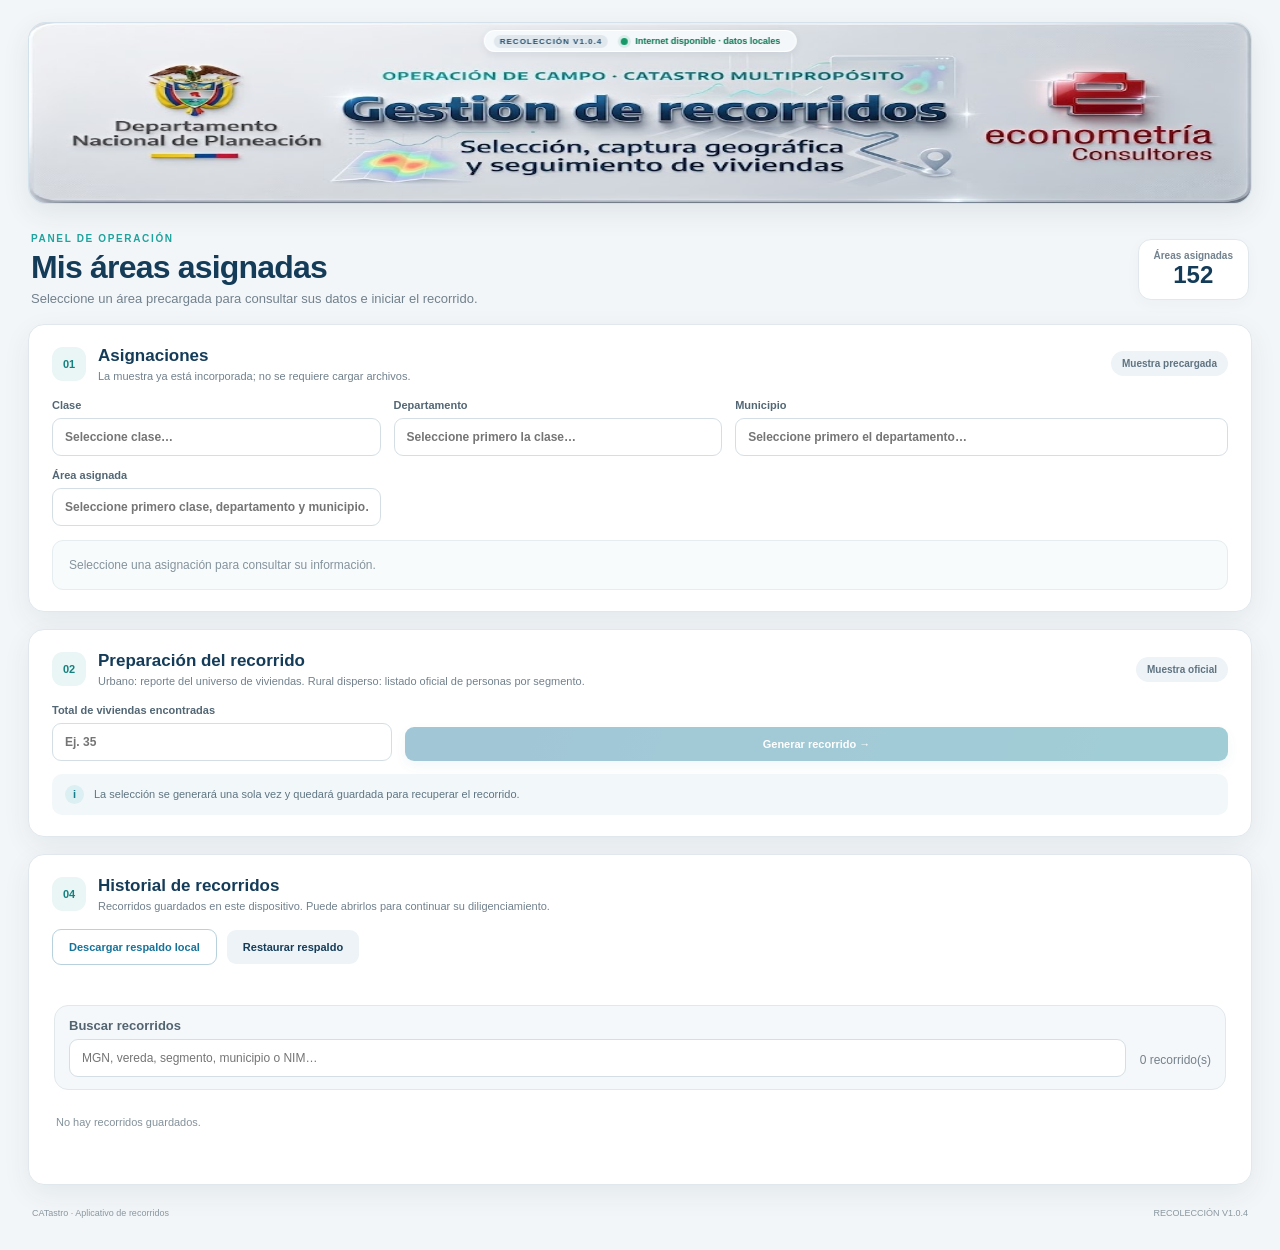
==== commit 95d5a585: "Add files via upload" ====
--- a/CATastro_Recorridos_Produccion_1_0/index.html
+++ b/CATastro_Recorridos_Produccion_1_0/index.html
@@ -11,13 +11,13 @@
   <header class="masthead masthead-banner masthead-compact" role="banner" aria-label="Gestión de recorridos Catastro Multipropósito">
     <img class="banner-art" src="banner_catastro.png" alt="Gestión de recorridos · Departamento Nacional de Planeación · Econometría Consultores">
     <div class="header-state header-state-live">
-      <span class="version">RECOLECCIÓN V2.1.21</span>
+      <span class="version">RECOLECCIÓN V1.0.4</span>
       <span id="network" class="state-pill"><i></i> Cargando aplicativo</span>
     </div>
   </header>
   <main>
     <section class="welcome-row"><div><div class="eyebrow">PANEL DE OPERACIÓN</div><h1>Mis áreas asignadas</h1><p>Seleccione un área precargada para consultar sus datos e iniciar el recorrido.</p></div><div class="summary-chip"><span class="chip-label">Áreas asignadas</span><strong id="assignmentCount">135</strong></div></section>
-    <section class="panel">
+    <section class="panel" id="assignmentCard">
       <div class="panel-head"><div class="panel-title"><span class="section-icon">01</span><div><h2>Asignaciones</h2><p>La muestra ya está incorporada; no se requiere cargar archivos.</p></div></div><span class="soft-tag">Muestra precargada</span></div>
       <div class="filters"><label>Clase<input id="classFilter" autocomplete="off" placeholder="Seleccione clase…"><div class="autocomplete-options hidden" id="classFilterOptions" role="listbox"></div></label><label>Departamento<input id="department" autocomplete="off" placeholder="Seleccione departamento…"><div class="autocomplete-options hidden" id="departmentOptions" role="listbox"></div></label><label>Municipio<input id="municipality" autocomplete="off" placeholder="Seleccione municipio…"><div class="autocomplete-options hidden" id="municipalityOptions" role="listbox"></div></label><label class="wide">Área asignada<input id="assignment" autocomplete="off" placeholder="Busque por código MGN, vereda o segmento…"><div class="autocomplete-options hidden" id="assignmentOptions" role="listbox"></div></label></div>
       <div id="assignmentInfo" class="assignment-detail empty-state">Seleccione una asignación para consultar su información.</div>
@@ -28,9 +28,9 @@
       <div id="methodNote" class="method-note"><span class="note-symbol">i</span><span>La selección se generará una sola vez y quedará guardada para recuperar el recorrido.</span></div>
     </section>
     <section class="panel hidden" id="workArea">
-      <div class="panel-head"><div class="panel-title"><span class="section-icon">03</span><div><h2>Recorrido de viviendas</h2><p id="routeSubtitle">Registro de resultados y puntos GPS.</p></div></div><span id="routeStatus" class="status-tag">En proceso</span></div>
+      <div class="panel-head"><div class="panel-title"><span class="section-icon">03</span><div><h2>Recorrido de viviendas</h2><p id="routeSubtitle">Registro de resultados y puntos GPS.</p></div></div><span id="routeStatus" class="status-tag">En proceso</span><button id="backToHistory" class="btn btn-small btn-outline hidden" type="button">Volver al historial</button></div>
       <div id="readOnlyNotice" class="read-only-notice hidden"><strong>Modo de consulta</strong><span>Este recorrido está finalizado. Los resultados y GPS se muestran únicamente para consulta; no se permiten modificaciones.</span></div>
-      <div id="metrics" class="metrics"></div>
+      <div id="metrics" class="metrics"></div><div id="signatureStatus" class="soft-tag" aria-live="polite"></div>
       <div class="progress-line"><div><span>Avance del recorrido</span><strong id="progressText">0%</strong></div><div class="progress-track"><div id="progressFill"></div></div></div>
       <div class="table-wrap"><table><thead><tr><th>Orden</th><th>Vivienda / persona</th><th>Resultado de visita</th><th>Ubicación GPS</th></tr></thead><tbody id="homesTable"></tbody></table></div>
       <div class="mobile-homes" id="mobileHomes"></div>
@@ -41,9 +41,9 @@
       <div class="panel-head"><div class="panel-title"><span class="section-icon">04</span><div><h2>Historial de recorridos</h2><p>Recorridos guardados en este dispositivo. Puede abrirlos para continuar su diligenciamiento.</p></div></div></div><div class="backup-actions"><button id="exportBackup" class="btn btn-outline">Descargar respaldo local</button><label class="btn btn-secondary" for="importBackup">Restaurar respaldo</label><input id="importBackup" type="file" accept="application/json,.json" hidden></div><div id="history" class="history-empty">Todavía no hay recorridos guardados en este dispositivo.</div>
     </section>
   </main>
-  <footer><span>CATastro · Aplicativo de recorridos</span><span>RECOLECCIÓN V2.1.21</span></footer>
+  <footer><span>CATastro · Aplicativo de recorridos</span><span>RECOLECCIÓN V1.0.4</span></footer>
 </div>
 <div id="toastHost" class="toast-host" aria-live="polite" aria-atomic="true"></div>
 <div id="modalLayer" class="modal-layer hidden" role="presentation"><div class="modal-card" role="dialog" aria-modal="true" aria-labelledby="modalTitle"><div id="modalIcon" class="modal-icon">✓</div><h3 id="modalTitle">Aviso</h3><p id="modalMessage"></p><div class="modal-actions"><button id="modalClose" class="btn btn-primary">Entendido</button></div></div></div>
-<script src="assignments.js?v=2.1.21"></script><script src="app.js?v=2.1.21"></script>
+<script src="assignments.js?v=1.0.3"></script><script src="app.js?v=1.0.4"></script>
 </body></html>
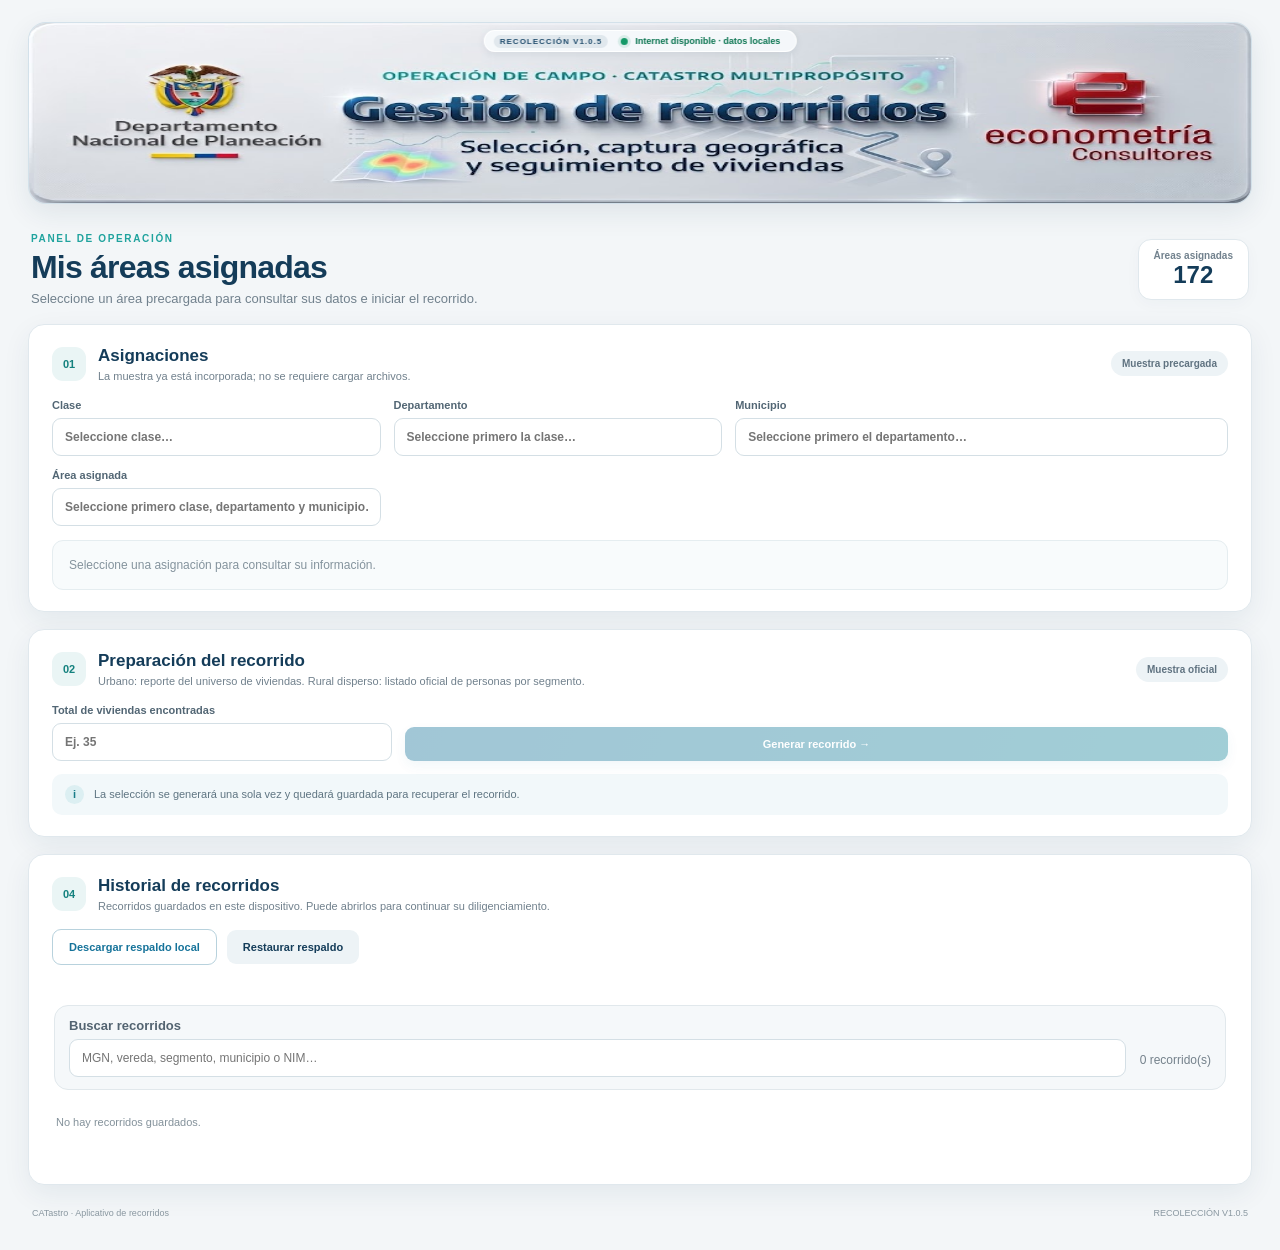
==== commit d02bab9e: "Add files via upload" ====
--- a/CATastro_Recorridos_Produccion_1_0/index.html
+++ b/CATastro_Recorridos_Produccion_1_0/index.html
@@ -11,7 +11,7 @@
   <header class="masthead masthead-banner masthead-compact" role="banner" aria-label="Gestión de recorridos Catastro Multipropósito">
     <img class="banner-art" src="banner_catastro.png" alt="Gestión de recorridos · Departamento Nacional de Planeación · Econometría Consultores">
     <div class="header-state header-state-live">
-      <span class="version">RECOLECCIÓN V1.0.4</span>
+      <span class="version">RECOLECCIÓN V1.0.5</span>
       <span id="network" class="state-pill"><i></i> Cargando aplicativo</span>
     </div>
   </header>
@@ -41,9 +41,9 @@
       <div class="panel-head"><div class="panel-title"><span class="section-icon">04</span><div><h2>Historial de recorridos</h2><p>Recorridos guardados en este dispositivo. Puede abrirlos para continuar su diligenciamiento.</p></div></div></div><div class="backup-actions"><button id="exportBackup" class="btn btn-outline">Descargar respaldo local</button><label class="btn btn-secondary" for="importBackup">Restaurar respaldo</label><input id="importBackup" type="file" accept="application/json,.json" hidden></div><div id="history" class="history-empty">Todavía no hay recorridos guardados en este dispositivo.</div>
     </section>
   </main>
-  <footer><span>CATastro · Aplicativo de recorridos</span><span>RECOLECCIÓN V1.0.4</span></footer>
+  <footer><span>CATastro · Aplicativo de recorridos</span><span>RECOLECCIÓN V1.0.5</span></footer>
 </div>
 <div id="toastHost" class="toast-host" aria-live="polite" aria-atomic="true"></div>
 <div id="modalLayer" class="modal-layer hidden" role="presentation"><div class="modal-card" role="dialog" aria-modal="true" aria-labelledby="modalTitle"><div id="modalIcon" class="modal-icon">✓</div><h3 id="modalTitle">Aviso</h3><p id="modalMessage"></p><div class="modal-actions"><button id="modalClose" class="btn btn-primary">Entendido</button></div></div></div>
-<script src="assignments.js?v=1.0.3"></script><script src="app.js?v=1.0.4"></script>
+<script src="assignments.js?v=1.0.5"></script><script src="app.js?v=1.0.5"></script>
 </body></html>
